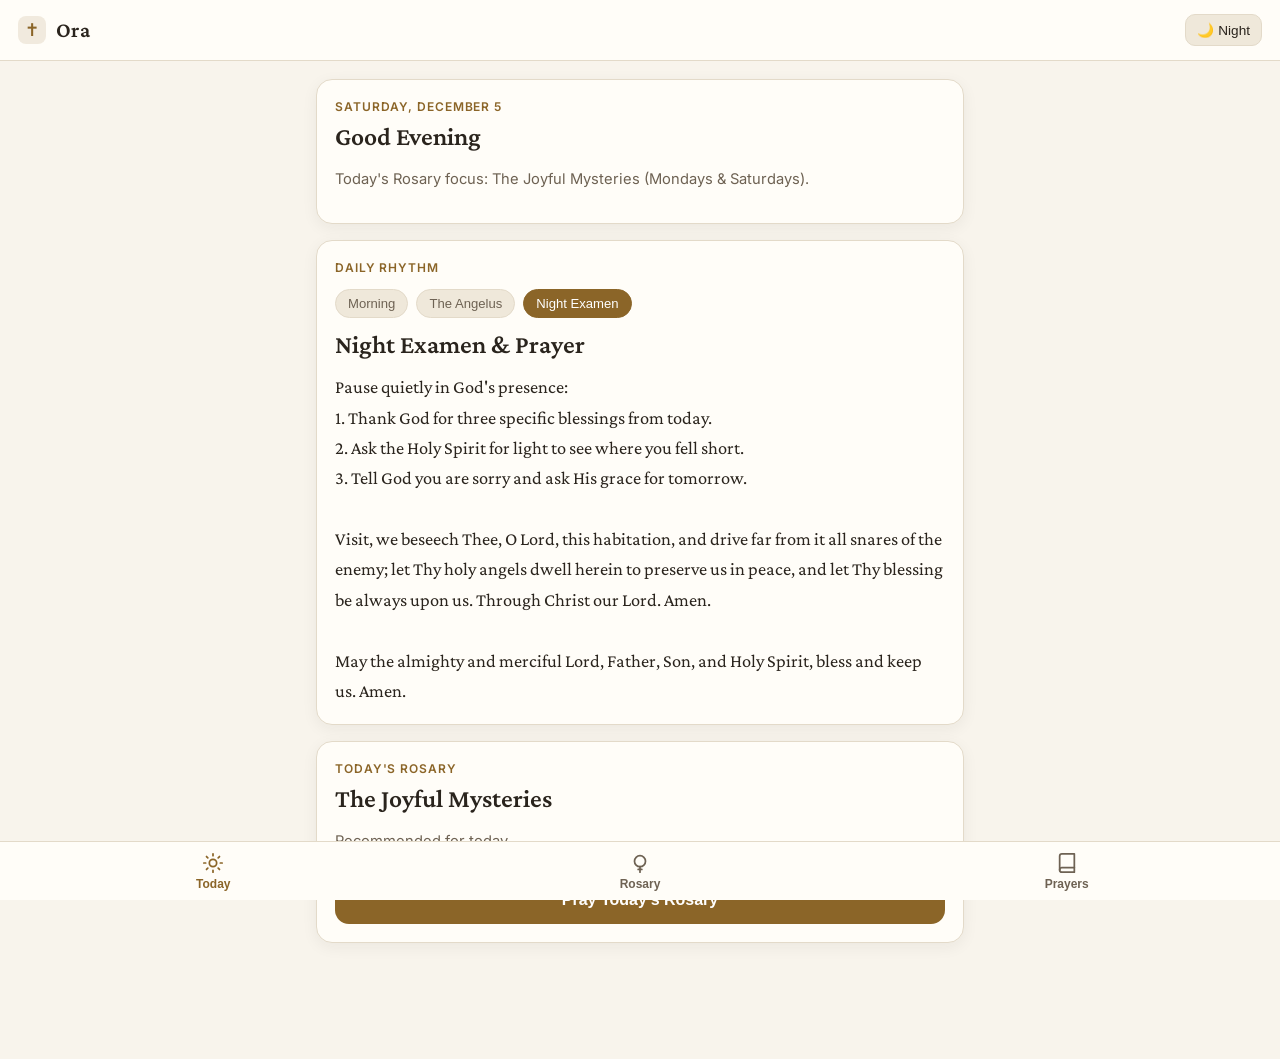
==== Index.html @ fb2f2ae2 "Update print statement from 'Hello' to 'Goodbye'" ====
<!DOCTYPE html>
<html lang="en">
<head>
  <meta charset="UTF-8" />
  <meta name="viewport" content="width=device-width, initial-scale=1.0, viewport-fit=cover" />
  <meta name="theme-color" content="#7c5c2b" />
  <meta name="description" content="Ora — Daily Catholic Prayer, Interactive Rosary & Private Intentions" />
  <title>Ora • Catholic Prayer</title>

  <link rel="manifest" href="./manifest.json" />
  <link rel="icon" type="image/png" sizes="192x192" href="./icon-192.png" />
  <link rel="apple-touch-icon" href="./icon-192.png" />

  <link rel="preconnect" href="https://fonts.googleapis.com" />
  <link rel="preconnect" href="https://fonts.gstatic.com" crossorigin />
  <link href="https://fonts.googleapis.com/css2?family=Crimson+Pro:ital,wght@0,400;0,600;1,400&family=Inter:wght@400;500;600&display=swap" rel="stylesheet" />

  <style>
    :root {
      --bg: #f8f4ec;
      --surface: #fffdf8;
      --surface-alt: #efe8da;
      --text: #2a241d;
      --text-muted: #6e6253;
      --accent: #8b6528;
      --accent-soft: rgba(139, 101, 40, 0.12);
      --border: #e3dac9;
      --shadow: 0 4px 16px rgba(42, 36, 29, 0.06);
      --prayer-size: 1.15rem;
    }

    body.dark {
      --bg: #151310;
      --surface: #1f1c18;
      --surface-alt: #2b2620;
      --text: #efe9de;
      --text-muted: #a99d8c;
      --accent: #d4aa5a;
      --accent-soft: rgba(212, 170, 90, 0.15);
      --border: #352f27;
      --shadow: 0 4px 20px rgba(0, 0, 0, 0.35);
    }

    * {
      box-sizing: border-box;
      -webkit-tap-highlight-color: transparent;
    }

    body {
      margin: 0;
      font-family: 'Inter', system-ui, -apple-system, sans-serif;
      background: var(--bg);
      color: var(--text);
      line-height: 1.5;
      transition: background 0.25s ease, color 0.25s ease;
    }

    .serif {
      font-family: 'Crimson Pro', Georgia, serif;
    }

    /* Header */
    header {
      position: sticky;
      top: 0;
      z-index: 20;
      background: var(--surface);
      border-bottom: 1px solid var(--border);
      padding: 14px 18px;
      display: flex;
      align-items: center;
      justify-content: space-between;
    }

    .brand {
      display: flex;
      align-items: center;
      gap: 10px;
    }

    .brand-cross {
      width: 28px;
      height: 28px;
      border-radius: 8px;
      background: var(--accent-soft);
      color: var(--accent);
      display: grid;
      place-items: center;
      font-size: 1.1rem;
      font-weight: 600;
    }

    .brand h1 {
      margin: 0;
      font-size: 1.35rem;
      font-family: 'Crimson Pro', Georgia, serif;
      font-weight: 600;
      letter-spacing: 0.3px;
    }

    .header-actions {
      display: flex;
      align-items: center;
      gap: 8px;
    }

    .icon-btn {
      background: var(--surface-alt);
      color: var(--text);
      border: 1px solid var(--border);
      border-radius: 10px;
      padding: 7px 11px;
      font-size: 0.85rem;
      font-weight: 500;
      cursor: pointer;
      display: inline-flex;
      align-items: center;
      gap: 5px;
    }

    #installBtn {
      display: none;
      background: var(--accent);
      color: #fff;
      border-color: var(--accent);
    }

    /* Main Layout */
    main {
      max-width: 680px;
      margin: 0 auto;
      padding: 18px 16px 100px;
    }

    .tab-panel {
      display: none;
      animation: fadeIn 0.2s ease;
    }

    .tab-panel.active {
      display: block;
    }

    @keyframes fadeIn {
      from { opacity: 0; transform: translateY(4px); }
      to { opacity: 1; transform: translateY(0); }
    }

    /* Cards & Typography */
    .card {
      background: var(--surface);
      border: 1px solid var(--border);
      border-radius: 16px;
      padding: 18px;
      margin-bottom: 16px;
      box-shadow: var(--shadow);
    }

    .eyebrow {
      font-size: 0.75rem;
      text-transform: uppercase;
      letter-spacing: 0.9px;
      color: var(--accent);
      font-weight: 600;
      margin-bottom: 6px;
    }

    h2.section-title {
      margin: 0 0 8px;
      font-family: 'Crimson Pro', Georgia, serif;
      font-size: 1.6rem;
      font-weight: 600;
      line-height: 1.2;
    }

    .muted {
      color: var(--text-muted);
      font-size: 0.92rem;
    }

    .prayer-body {
      font-family: 'Crimson Pro', Georgia, serif;
      font-size: var(--prayer-size);
      line-height: 1.65;
      white-space: pre-line;
      margin: 12px 0 0;
    }

    /* Pills & Buttons */
    .pill-row {
      display: flex;
      gap: 8px;
      flex-wrap: wrap;
      margin: 12px 0;
    }

    .pill {
      border: 1px solid var(--border);
      background: var(--surface-alt);
      color: var(--text-muted);
      padding: 6px 12px;
      border-radius: 999px;
      font-size: 0.82rem;
      font-weight: 500;
      cursor: pointer;
    }

    .pill.active {
      background: var(--accent);
      color: #fff;
      border-color: var(--accent);
    }

    .btn-primary {
      width: 100%;
      padding: 15px 18px;
      border: none;
      border-radius: 14px;
      background: var(--accent);
      color: #fff;
      font-size: 1rem;
      font-weight: 600;
      cursor: pointer;
      user-select: none;
      transition: transform 0.08s ease, opacity 0.15s ease;
    }

    .btn-primary:active {
      transform: scale(0.98);
    }

    .btn-secondary {
      padding: 10px 14px;
      border: 1px solid var(--border);
      border-radius: 12px;
      background: var(--surface-alt);
      color: var(--text);
      font-size: 0.9rem;
      font-weight: 500;
      cursor: pointer;
      user-select: none;
    }

    /* Rosary Specific */
    .rosary-controls {
      display: flex;
      justify-content: space-between;
      align-items: center;
      gap: 10px;
      margin-bottom: 12px;
    }

    select.mystery-select {
      flex: 1;
      padding: 10px 12px;
      border-radius: 12px;
      border: 1px solid var(--border);
      background: var(--surface);
      color: var(--text);
      font-size: 0.92rem;
      font-weight: 500;
    }

    .beads-row {
      display: flex;
      justify-content: center;
      align-items: center;
      gap: 7px;
      margin: 14px 0 6px;
      min-height: 22px;
    }

    .bead {
      width: 13px;
      height: 13px;
      border-radius: 50%;
      border: 2px solid var(--accent);
      background: transparent;
      transition: all 0.18s ease;
    }

    .bead.large {
      width: 17px;
      height: 17px;
      margin-right: 4px;
    }

    .bead.done {
      background: var(--accent);
    }

    .bead.current {
      background: var(--accent);
      transform: scale(1.25);
      box-shadow: 0 0 0 4px var(--accent-soft);
    }

    .rosary-tap-card {
      cursor: pointer;
      user-select: none;
    }

    .rosary-footer-actions {
      display: flex;
      gap: 10px;
      margin-top: 12px;
    }

    .progress-bar-wrap {
      height: 6px;
      background: var(--surface-alt);
      border-radius: 999px;
      overflow: hidden;
      margin-top: 10px;
    }

    .progress-bar-fill {
      height: 100%;
      background: var(--accent);
      width: 0%;
      transition: width 0.2s ease;
    }

    /* Library & Intentions */
    .segmented {
      display: grid;
      grid-template-columns: 1fr 1fr;
      background: var(--surface-alt);
      padding: 4px;
      border-radius: 12px;
      border: 1px solid var(--border);
      margin-bottom: 16px;
    }

    .segmented button {
      border: none;
      background: transparent;
      color: var(--text-muted);
      padding: 9px;
      border-radius: 9px;
      font-weight: 600;
      font-size: 0.9rem;
      cursor: pointer;
    }

    .segmented button.active {
      background: var(--surface);
      color: var(--text);
      box-shadow: 0 1px 4px rgba(0, 0, 0, 0.08);
    }

    .toolbar {
      display: flex;
      gap: 8px;
      margin-bottom: 14px;
      align-items: center;
    }

    input[type="text"], input[type="search"] {
      flex: 1;
      padding: 11px 13px;
      border-radius: 12px;
      border: 1px solid var(--border);
      background: var(--surface);
      color: var(--text);
      font-size: 0.95rem;
    }

    .prayer-item {
      border-bottom: 1px solid var(--border);
      padding: 14px 0;
    }

    .prayer-item:last-child {
      border-bottom: none;
    }

    .prayer-item-header {
      display: flex;
      justify-content: space-between;
      align-items: center;
      cursor: pointer;
      gap: 12px;
    }

    .prayer-item-title {
      font-family: 'Crimson Pro', Georgia, serif;
      font-size: 1.25rem;
      font-weight: 600;
      margin: 0;
    }

    .prayer-item-cat {
      font-size: 0.78rem;
      color: var(--accent);
      font-weight: 500;
    }

    .prayer-item-content {
      display: none;
      margin-top: 10px;
    }

    .prayer-item.open .prayer-item-content {
      display: block;
    }

    /* Intentions */
    .intention-row {
      display: flex;
      align-items: flex-start;
      gap: 12px;
      padding: 12px 0;
      border-bottom: 1px solid var(--border);
    }

    .intention-row:last-child {
      border-bottom: none;
    }

    .intention-row input[type="checkbox"] {
      width: 20px;
      height: 20px;
      margin-top: 2px;
      accent-color: var(--accent);
      cursor: pointer;
    }

    .intention-text {
      flex: 1;
      font-size: 0.98rem;
    }

    .intention-text.answered {
      text-decoration: line-through;
      color: var(--text-muted);
    }

    .intention-date {
      display: block;
      font-size: 0.75rem;
      color: var(--text-muted);
      margin-top: 2px;
    }

    .delete-btn {
      background: transparent;
      border: none;
      color: var(--text-muted);
      font-size: 1.1rem;
      cursor: pointer;
      padding: 2px 6px;
    }

    /* Bottom Navigation */
    nav.bottom-nav {
      position: fixed;
      bottom: 0;
      left: 0;
      right: 0;
      z-index: 30;
      background: var(--surface);
      border-top: 1px solid var(--border);
      display: grid;
      grid-template-columns: repeat(3, 1fr);
      padding-bottom: env(safe-area-inset-bottom);
    }

    .nav-btn {
      border: none;
      background: transparent;
      color: var(--text-muted);
      padding: 10px 6px 9px;
      display: flex;
      flex-direction: column;
      align-items: center;
      gap: 3px;
      font-size: 0.75rem;
      font-weight: 600;
      cursor: pointer;
    }

    .nav-btn.active {
      color: var(--accent);
    }

    .nav-btn svg {
      width: 22px;
      height: 22px;
      stroke: currentColor;
      fill: none;
      stroke-width: 1.9;
      stroke-linecap: round;
      stroke-linejoin: round;
    }
  </style>
</head>
<body>
  <header>
    <div class="brand">
      <div class="brand-cross">✝</div>
      <h1>Ora</h1>
    </div>
    <div class="header-actions">
      <button id="installBtn" class="icon-btn" type="button">Install</button>
      <button id="darkToggle" class="icon-btn" type="button" aria-label="Toggle dark mode">🌙 Night</button>
    </div>
  </header>

  <main>
    <!-- TAB 1: TODAY -->
    <section id="tab-today" class="tab-panel active">
      <div class="card">
        <div class="eyebrow" id="todayDateLabel">Today</div>
        <h2 class="section-title" id="todayGreeting">Peace be with you</h2>
        <p class="muted" id="todayLiturgicalNote"></p>
      </div>

      <div class="card">
        <div class="eyebrow">Daily Rhythm</div>
        <div class="pill-row" id="dailyTimePills">
          <button class="pill" data-slot="morning" type="button">Morning</button>
          <button class="pill" data-slot="angelus" type="button">The Angelus</button>
          <button class="pill" data-slot="night" type="button">Night Examen</button>
        </div>
        <h2 class="section-title" id="dailyPrayerTitle">Morning Offering</h2>
        <div class="prayer-body" id="dailyPrayerBody"></div>
      </div>

      <div class="card">
        <div class="eyebrow">Today's Rosary</div>
        <h2 class="section-title" id="todayMysteryTitle">The Sorrowful Mysteries</h2>
        <p class="muted" id="todayMysterySub">Recommended for today</p>
        <button class="btn-primary" id="goToRosaryBtn" type="button" style="margin-top:10px;">
          Pray Today's Rosary
        </button>
      </div>
    </section>

    <!-- TAB 2: ROSARY -->
    <section id="tab-rosary" class="tab-panel">
      <div class="rosary-controls">
        <select id="mysterySelect" class="mystery-select" aria-label="Select Rosary Mysteries">
          <option value="joyful">Joyful Mysteries (Mon, Sat)</option>
          <option value="luminous">Luminous Mysteries (Thu)</option>
          <option value="sorrowful">Sorrowful Mysteries (Tue, Fri)</option>
          <option value="glorious">Glorious Mysteries (Wed, Sun)</option>
        </select>
        <button id="resetRosaryBtn" class="btn-secondary" type="button">Reset</button>
      </div>

      <div class="card rosary-tap-card" id="rosaryCard">
        <div class="eyebrow" id="rosaryBeadLabel">Step 1</div>
        <h2 class="section-title" id="rosaryStepTitle">Sign of the Cross</h2>
        <p class="muted" id="rosaryMysteryBanner" style="display:none; font-style:italic; margin: 4px 0 8px;"></p>

        <div class="beads-row" id="rosaryBeadsRow"></div>

        <div class="prayer-body" id="rosaryStepText"></div>

        <div class="progress-bar-wrap">
          <div class="progress-bar-fill" id="rosaryProgressFill"></div>
        </div>
        <p class="muted" id="rosaryCounterText" style="margin:8px 0 0; font-size:0.8rem; text-align:right;"></p>
      </div>

      <button class="btn-primary" id="nextBeadBtn" type="button">Next Bead →</button>
      <div class="rosary-footer-actions">
        <button class="btn-secondary" id="prevBeadBtn" type="button" style="flex:1;">← Previous</button>
        <button class="btn-secondary" id="hapticToggleBtn" type="button" style="flex:1;">Vibration: On</button>
      </div>
    </section>

    <!-- TAB 3: PRAYERS & INTENTIONS -->
    <section id="tab-prayers" class="tab-panel">
      <div class="segmented">
        <button id="segLibraryBtn" class="active" type="button">Prayer Library</button>
        <button id="segIntentionsBtn" type="button">My Intentions</button>
      </div>

      <!-- Library View -->
      <div id="libraryView">
        <div class="toolbar">
          <input type="search" id="prayerSearch" placeholder="Search prayers..." aria-label="Search prayers" />
          <button class="icon-btn" id="fontDecBtn" type="button" aria-label="Decrease text size">A-</button>
          <button class="icon-btn" id="fontIncBtn" type="button" aria-label="Increase text size">A+</button>
        </div>
        <div class="card" id="prayerListContainer"></div>
      </div>

      <!-- Intentions View -->
      <div id="intentionsView" style="display:none;">
        <div class="card">
          <div class="eyebrow">Private Prayer List</div>
          <p class="muted" style="margin-top:0;">Saved privately on this device. Tap the box when a prayer is answered.</p>
          <form id="intentionForm" class="toolbar" style="margin-bottom:0;">
            <input type="text" id="intentionInput" placeholder="Add a person or intention..." required />
            <button class="btn-secondary" type="submit" style="background:var(--accent); color:#fff; border-color:var(--accent);">Add</button>
          </form>
        </div>
        <div class="card" id="intentionsListContainer"></div>
      </div>
    </section>
  </main>

  <nav class="bottom-nav">
    <button class="nav-btn active" data-tab="today" type="button">
      <svg viewBox="0 0 24 24"><circle cx="12" cy="12" r="4"/><path d="M12 2v2m0 16v2M4.93 4.93l1.41 1.41m11.32 11.32l1.41 1.41M2 12h2m16 0h2M6.34 17.66l-1.41 1.41M19.07 4.93l-1.41 1.41"/></svg>
      <span>Today</span>
    </button>
    <button class="nav-btn" data-tab="rosary" type="button">
      <svg viewBox="0 0 24 24"><circle cx="12" cy="10" r="6"/><path d="M12 16v6m-2-3h4"/></svg>
      <span>Rosary</span>
    </button>
    <button class="nav-btn" data-tab="prayers" type="button">
      <svg viewBox="0 0 24 24"><path d="M4 19.5A2.5 2.5 0 0 1 6.5 17H20"/><path d="M6.5 2H20v20H6.5A2.5 2.5 0 0 1 4 19.5v-15A2.5 2.5 0 0 1 6.5 2z"/></svg>
      <span>Prayers</span>
    </button>
  </nav>

  <script>
    // ---------- PRAYER TEXTS ----------
    const CORE = {
      signOfCross: "In the name of the Father, and of the Son, and of the Holy Spirit. Amen.",
      creed: "I believe in God, the Father almighty, Creator of heaven and earth, and in Jesus Christ, his only Son, our Lord, who was conceived by the Holy Spirit, born of the Virgin Mary, suffered under Pontius Pilate, was crucified, died and was buried; he descended into hell; on the third day he rose again from the dead; he ascended into heaven, and is seated at the right hand of God the Father almighty; from there he will come to judge the living and the dead.\n\nI believe in the Holy Spirit, the holy catholic Church, the communion of saints, the forgiveness of sins, the resurrection of the body, and life everlasting. Amen.",
      ourFather: "Our Father, who art in heaven, hallowed be thy name; thy kingdom come; thy will be done on earth as it is in heaven. Give us this day our daily bread; and forgive us our trespasses as we forgive those who trespass against us; and lead us not into temptation, but deliver us from evil. Amen.",
      hailMary: "Hail Mary, full of grace, the Lord is with thee. Blessed art thou among women, and blessed is the fruit of thy womb, Jesus.\n\nHoly Mary, Mother of God, pray for us sinners, now and at the hour of our death. Amen.",
      gloryBe: "Glory be to the Father, and to the Son, and to the Holy Spirit, as it was in the beginning, is now, and ever shall be, world without end. Amen.",
      fatima: "O my Jesus, forgive us our sins, save us from the fires of hell, lead all souls to Heaven, especially those in most need of Thy mercy. Amen.",
      hailHolyQueen: "Hail, holy Queen, Mother of mercy, our life, our sweetness, and our hope. To thee do we cry, poor banished children of Eve. To thee do we send up our sighs, mourning and weeping in this valley of tears. Turn then, most gracious advocate, thine eyes of mercy toward us; and after this our exile, show unto us the blessed fruit of thy womb, Jesus. O clement, O loving, O sweet Virgin Mary.\n\nV. Pray for us, O holy Mother of God.\nR. That we may be made worthy of the promises of Christ.",
      rosaryClosing: "Let us pray. O God, whose only begotten Son, by His life, death, and resurrection, has purchased for us the rewards of eternal life, grant, we beseech Thee, that meditating upon these mysteries of the Most Holy Rosary of the Blessed Virgin Mary, we may imitate what they contain and obtain what they promise, through the same Christ our Lord. Amen.\n\nIn the name of the Father, and of the Son, and of the Holy Spirit. Amen."
    };

    const DAILY_SLOTS = {
      morning: {
        title: "Morning Offering",
        text: "O Jesus, through the Immaculate Heart of Mary, I offer You my prayers, works, joys, and sufferings of this day for all the intentions of Your Sacred Heart, in union with the Holy Sacrifice of the Mass throughout the world, in reparation for my sins, for the intentions of all our associates, and in particular for the intentions of our Holy Father. Amen."
      },
      angelus: {
        title: "The Angelus",
        text: "V. The Angel of the Lord declared unto Mary.\nR. And she conceived of the Holy Spirit.\n(Hail Mary...)\n\nV. Behold the handmaid of the Lord.\nR. Be it done unto me according to thy word.\n(Hail Mary...)\n\nV. And the Word was made flesh.\nR. And dwelt among us.\n(Hail Mary...)\n\nV. Pray for us, O holy Mother of God.\nR. That we may be made worthy of the promises of Christ.\n\nLet us pray. Pour forth, we beseech Thee, O Lord, Thy grace into our hearts; that we, to whom the incarnation of Christ, Thy Son, was made known by the message of an angel, may by His passion and cross be brought to the glory of His resurrection, through the same Christ our Lord. Amen."
      },
      night: {
        title: "Night Examen & Prayer",
        text: "Pause quietly in God's presence:\n1. Thank God for three specific blessings from today.\n2. Ask the Holy Spirit for light to see where you fell short.\n3. Tell God you are sorry and ask His grace for tomorrow.\n\nVisit, we beseech Thee, O Lord, this habitation, and drive far from it all snares of the enemy; let Thy holy angels dwell herein to preserve us in peace, and let Thy blessing be always upon us. Through Christ our Lord. Amen.\n\nMay the almighty and merciful Lord, Father, Son, and Holy Spirit, bless and keep us. Amen."
      }
    };

    const MYSTERIES = {
      joyful: {
        name: "The Joyful Mysteries",
        days: "Mondays & Saturdays",
        decades: [
          { title: "1. The Annunciation", fruit: "Fruit: Humility — Mary says 'yes' to God's plan." },
          { title: "2. The Visitation", fruit: "Fruit: Love of Neighbour — Mary hastens to serve Elizabeth." },
          { title: "3. The Nativity", fruit: "Fruit: Poverty of Spirit — Jesus is born in Bethlehem." },
          { title: "4. The Presentation", fruit: "Fruit: Obedience — Mary and Joseph offer Jesus in the Temple." },
          { title: "5. Finding Jesus in the Temple", fruit: "Fruit: Joy in Finding Jesus — Seeking Christ above all." }
        ]
      },
      luminous: {
        name: "The Luminous Mysteries",
        days: "Thursdays",
        decades: [
          { title: "1. The Baptism of Jesus", fruit: "Fruit: Openness to the Holy Spirit — 'This is my beloved Son.'" },
          { title: "2. The Wedding at Cana", fruit: "Fruit: To Jesus through Mary — 'Do whatever He tells you.'" },
          { title: "3. Proclamation of the Kingdom", fruit: "Fruit: Repentance and Trust — The Gospel of mercy." },
          { title: "4. The Transfiguration", fruit: "Fruit: Desire for Holiness — Christ shines in glory." },
          { title: "5. Institution of the Eucharist", fruit: "Fruit: Adoration — 'This is My Body, given for you.'" }
        ]
      },
      sorrowful: {
        name: "The Sorrowful Mysteries",
        days: "Tuesdays & Fridays",
        decades: [
          { title: "1. The Agony in the Garden", fruit: "Fruit: Sorrow for Sin — 'Not my will, but Thine be done.'" },
          { title: "2. The Scourging at the Pillar", fruit: "Fruit: Purity — Christ suffers patiently for our healing." },
          { title: "3. The Crowning with Thorns", fruit: "Fruit: Moral Courage — Jesus, the humble King." },
          { title: "4. The Carrying of the Cross", fruit: "Fruit: Patience in Trials — Taking up our daily cross." },
          { title: "5. The Crucifixion", fruit: "Fruit: Perseverance & Forgiveness — 'Father, forgive them.'" }
        ]
      },
      glorious: {
        name: "The Glorious Mysteries",
        days: "Wednesdays & Sundays",
        decades: [
          { title: "1. The Resurrection", fruit: "Fruit: Faith — Christ is risen from the dead!" },
          { title: "2. The Ascension", fruit: "Fruit: Hope — Setting our hearts on heaven." },
          { title: "3. The Descent of the Holy Spirit", fruit: "Fruit: Love of God — Strength and fire at Pentecost." },
          { title: "4. The Assumption of Mary", fruit: "Fruit: Grace of a Happy Death — Mary taken up to glory." },
          { title: "5. The Coronation of Mary", fruit: "Fruit: Trust in Mary's Intercession — Queen of Heaven and Earth." }
        ]
      }
    };

    const PRAYERS_LIBRARY = [
      { title: "Our Father", category: "Essential", text: CORE.ourFather },
      { title: "Hail Mary", category: "Essential", text: CORE.hailMary },
      { title: "Glory Be", category: "Essential", text: CORE.gloryBe },
      { title: "Act of Contrition", category: "Confession & Mercy", text: "O my God, I am heartily sorry for having offended Thee, and I detest all my sins because of Thy just punishments, but most of all because they offend Thee, my God, who art all good and deserving of all my love. I firmly resolve with the help of Thy grace to sin no more and to avoid the near occasion of sin. Amen." },
      { title: "Morning Offering", category: "Daily", text: DAILY_SLOTS.morning.text },
      { title: "The Angelus", category: "Daily", text: DAILY_SLOTS.angelus.text },
      { title: "Memorare", category: "Marian", text: "Remember, O most gracious Virgin Mary, that never was it known that anyone who fled to thy protection, implored thy help, or sought thine intercession was left unaided. Inspired by this confidence, I fly unto thee, O Virgin of virgins, my mother; to thee do I come, before thee I stand, sinful and sorrowful. O Mother of the Word Incarnate, despise not my petitions, but in thy mercy hear and answer me. Amen." },
      { title: "Hail, Holy Queen", category: "Marian", text: CORE.hailHolyQueen },
      { title: "Prayer to St. Michael", category: "Protection", text: "St. Michael the Archangel, defend us in battle. Be our defence against the wickedness and snares of the Devil. May God rebuke him, we humbly pray, and do thou, O Prince of the heavenly hosts, by the power of God, thrust into hell Satan, and all the evil spirits, who prowl about the world seeking the ruin of souls. Amen." },
      { title: "Come, Holy Spirit", category: "Essential", text: "Come, Holy Spirit, fill the hearts of your faithful and kindle in them the fire of your love. Send forth your Spirit and they shall be created. And You shall renew the face of the earth.\n\nO, God, who by the light of the Holy Spirit, did instruct the hearts of the faithful, grant that by the same Holy Spirit we may be truly wise and ever enjoy His consolations. Through Christ Our Lord. Amen." },
      { title: "Anima Christi", category: "After Communion", text: "Soul of Christ, sanctify me.\nBody of Christ, save me.\nBlood of Christ, inebriate me.\nWater from the side of Christ, wash me.\nPassion of Christ, strengthen me.\nO good Jesus, hear me.\nWithin Your wounds hide me.\nSeparated from You, let me never be.\nFrom the evil one protect me.\nAt the hour of my death, call me.\nAnd close to You bid me,\nThat with Your saints I may be praising You forever and ever. Amen." },
      { title: "Grace Before Meals", category: "Daily", text: "Bless us, O Lord, and these Thy gifts, which we are about to receive from Thy bounty, through Christ our Lord. Amen." },
      { title: "Guardian Angel Prayer", category: "Daily", text: "Angel of God, my guardian dear, to whom God's love commits me here, ever this day be at my side, to light and guard, to rule and guide. Amen." }
    ];

    // ---------- STATE ----------
    function getTodaysMysteryKey() {
      const day = new Date().getDay(); // 0=Sun..6=Sat
      if (day === 1 || day === 6) return "joyful";
      if (day === 4) return "luminous";
      if (day === 2 || day === 5) return "sorrowful";
      return "glorious";
    }

    const state = {
      dark: localStorage.getItem("ora_dark") === "true",
      fontSize: parseFloat(localStorage.getItem("ora_font")) || 1.15,
      haptic: localStorage.getItem("ora_haptic") !== "false",
      mysteryKey: localStorage.getItem("ora_mystery") || getTodaysMysteryKey(),
      rosaryStep: parseInt(localStorage.getItem("ora_rosary_step") || "0", 10),
      intentions: JSON.parse(localStorage.getItem("ora_intentions") || "[]")
    };

    // ---------- THEME & FONT ----------
    function applyTheme() {
      document.body.classList.toggle("dark", state.dark);
      document.getElementById("darkToggle").textContent = state.dark ? "☀️ Light" : "🌙 Night";
      localStorage.setItem("ora_dark", state.dark);
    }

    function applyFontSize() {
      document.documentElement.style.setProperty("--prayer-size", state.fontSize + "rem");
      localStorage.setItem("ora_font", state.fontSize);
    }

    document.getElementById("darkToggle").addEventListener("click", () => {
      state.dark = !state.dark;
      applyTheme();
    });

    document.getElementById("fontIncBtn").addEventListener("click", () => {
      state.fontSize = Math.min(1.65, +(state.fontSize + 0.1).toFixed(2));
      applyFontSize();
    });

    document.getElementById("fontDecBtn").addEventListener("click", () => {
      state.fontSize = Math.max(0.95, +(state.fontSize - 0.1).toFixed(2));
      applyFontSize();
    });

    // ---------- NAVIGATION ----------
    function switchTab(tabName) {
      document.querySelectorAll(".tab-panel").forEach(p => p.classList.remove("active"));
      document.getElementById("tab-" + tabName).classList.add("active");
      document.querySelectorAll(".nav-btn").forEach(b => {
        b.classList.toggle("active", b.dataset.tab === tabName);
      });
      window.scrollTo({ top: 0, behavior: "smooth" });
    }

    document.querySelectorAll(".nav-btn").forEach(btn => {
      btn.addEventListener("click", () => switchTab(btn.dataset.tab));
    });

    // ---------- TODAY TAB ----------
    function initTodayTab() {
      const now = new Date();
      const dateStr = now.toLocaleDateString(undefined, { weekday: "long", day: "numeric", month: "long" });
      document.getElementById("todayDateLabel").textContent = dateStr;

      const hour = now.getHours();
      let greeting = "Good Evening";
      let defaultSlot = "night";
      if (hour < 12) {
        greeting = "Good Morning";
        defaultSlot = "morning";
      } else if (hour < 17) {
        greeting = "Good Afternoon";
        defaultSlot = "angelus";
      }
      document.getElementById("todayGreeting").textContent = greeting;

      const todayKey = getTodaysMysteryKey();
      const m = MYSTERIES[todayKey];
      document.getElementById("todayLiturgicalNote").textContent =
        "Today's Rosary focus: " + m.name + " (" + m.days + ").";
      document.getElementById("todayMysteryTitle").textContent = m.name;

      selectDailySlot(defaultSlot);

      document.querySelectorAll("#dailyTimePills .pill").forEach(pill => {
        pill.addEventListener("click", () => selectDailySlot(pill.dataset.slot));
      });

      document.getElementById("goToRosaryBtn").addEventListener("click", () => {
        state.mysteryKey = todayKey;
        document.getElementById("mysterySelect").value = todayKey;
        localStorage.setItem("ora_mystery", todayKey);
        renderRosary();
        switchTab("rosary");
      });
    }

    function selectDailySlot(slotKey) {
      const slot = DAILY_SLOTS[slotKey];
      document.getElementById("dailyPrayerTitle").textContent = slot.title;
      document.getElementById("dailyPrayerBody").textContent = slot.text;
      document.querySelectorAll("#dailyTimePills .pill").forEach(p => {
        p.classList.toggle("active", p.dataset.slot === slotKey);
      });
    }

    // ---------- ROSARY ENGINE ----------
    function buildRosarySteps(mysteryKey) {
      const m = MYSTERIES[mysteryKey];
      const steps = [
        { label: "Intro • Crucifix", title: "Sign of the Cross", text: CORE.signOfCross },
        { label: "Intro • Crucifix", title: "The Apostles' Creed", text: CORE.creed },
        { label: "Intro • First Large Bead", title: "Our Father", banner: "For the intentions of our Holy Father, the Pope.", text: CORE.ourFather },
        { label: "Intro • Small Bead 1 of 3", title: "Hail Mary", banner: "For an increase in Faith.", text: CORE.hailMary },
        { label: "Intro • Small Bead 2 of 3", title: "Hail Mary", banner: "For an increase in Hope.", text: CORE.hailMary },
        { label: "Intro • Small Bead 3 of 3", title: "Hail Mary", banner: "For an increase in Charity.", text: CORE.hailMary },
        { label: "Intro • Closing", title: "Glory Be", text: CORE.gloryBe }
      ];

      m.decades.forEach((dec, idx) => {
        const dNum = idx + 1;
        steps.push({
          label: `Decade ${dNum} of 5 • Large Bead`,
          title: dec.title,
          banner: dec.fruit,
          text: CORE.ourFather,
          decade: dNum,
          decadeBead: 0
        });
        for (let b = 1; b <= 10; b++) {
          steps.push({
            label: `Decade ${dNum} of 5 • Bead ${b} of 10`,
            title: "Hail Mary",
            banner: `${dec.title} — ${dec.fruit}`,
            text: CORE.hailMary,
            decade: dNum,
            decadeBead: b
          });
        }
        steps.push({
          label: `End of Decade ${dNum}`,
          title: "Glory Be & Fatima Prayer",
          banner: dec.title,
          text: CORE.gloryBe + "\n\n" + CORE.fatima,
          decade: dNum,
          decadeBead: 11
        });
      });

      steps.push(
        { label: "Closing • Centerpiece", title: "Hail, Holy Queen", text: CORE.hailHolyQueen },
        { label: "Closing Prayer", title: "Concluding Prayer", text: CORE.rosaryClosing }
      );
      return steps;
    }

    function renderRosary() {
      const steps = buildRosarySteps(state.mysteryKey);
      if (state.rosaryStep >= steps.length) state.rosaryStep = steps.length - 1;
      if (state.rosaryStep < 0) state.rosaryStep = 0;

      const s = steps[state.rosaryStep];
      document.getElementById("rosaryBeadLabel").textContent = s.label;
      document.getElementById("rosaryStepTitle").textContent = s.title;
      document.getElementById("rosaryStepText").textContent = s.text;

      const bannerEl = document.getElementById("rosaryMysteryBanner");
      if (s.banner) {
        bannerEl.textContent = s.banner;
        bannerEl.style.display = "block";
      } else {
        bannerEl.style.display = "none";
      }

      // Render 10-bead decade tracker
      const beadsRow = document.getElementById("rosaryBeadsRow");
      beadsRow.innerHTML = "";
      if (s.decade) {
        const ourFatherBead = document.createElement("span");
        ourFatherBead.className = "bead large " + (s.decadeBead === 0 ? "current" : "done");
        beadsRow.appendChild(ourFatherBead);

        for (let i = 1; i <= 10; i++) {
          const bead = document.createElement("span");
          let cls = "bead";
          if (s.decadeBead === i) cls += " current";
          else if (s.decadeBead > i) cls += " done";
          bead.className = cls;
          beadsRow.appendChild(bead);
        }
      }

      const pct = Math.round(((state.rosaryStep + 1) / steps.length) * 100);
      document.getElementById("rosaryProgressFill").style.width = pct + "%";
      document.getElementById("rosaryCounterText").textContent =
        `Step ${state.rosaryStep + 1} of ${steps.length} (${pct}%)`;

      const nextBtn = document.getElementById("nextBeadBtn");
      nextBtn.textContent = state.rosaryStep === steps.length - 1 ? "Amen • Start New Rosary" : "Next Bead →";

      localStorage.setItem("ora_rosary_step", state.rosaryStep);
    }

    function advanceRosary(delta) {
      const steps = buildRosarySteps(state.mysteryKey);
      if (delta > 0 && state.rosaryStep === steps.length - 1) {
        state.rosaryStep = 0;
      } else {
        state.rosaryStep = Math.max(0, Math.min(steps.length - 1, state.rosaryStep + delta));
      }
      if (state.haptic && navigator.vibrate) {
        navigator.vibrate(14);
      }
      renderRosary();
    }

    document.getElementById("nextBeadBtn").addEventListener("click", () => advanceRosary(1));
    document.getElementById("rosaryCard").addEventListener("click", () => advanceRosary(1));
    document.getElementById("prevBeadBtn").addEventListener("click", () => advanceRosary(-1));
    document.getElementById("resetRosaryBtn").addEventListener("click", () => {
      state.rosaryStep = 0;
      renderRosary();
    });

    const mysterySelect = document.getElementById("mysterySelect");
    mysterySelect.value = state.mysteryKey;
    mysterySelect.addEventListener("change", (e) => {
      state.mysteryKey = e.target.value;
      state.rosaryStep = 0;
      localStorage.setItem("ora_mystery", state.mysteryKey);
      renderRosary();
    });

    const hapticBtn = document.getElementById("hapticToggleBtn");
    function updateHapticLabel() {
      hapticBtn.textContent = "Vibration: " + (state.haptic ? "On" : "Off");
    }
    updateHapticLabel();
    hapticBtn.addEventListener("click", () => {
      state.haptic = !state.haptic;
      localStorage.setItem("ora_haptic", state.haptic);
      updateHapticLabel();
    });

    // ---------- LIBRARY & INTENTIONS ----------
    function renderLibrary(query = "") {
      const container = document.getElementById("prayerListContainer");
      const q = query.trim().toLowerCase();
      const filtered = PRAYERS_LIBRARY.filter(p =>
        p.title.toLowerCase().includes(q) ||
        p.category.toLowerCase().includes(q) ||
        p.text.toLowerCase().includes(q)
      );

      if (!filtered.length) {
        container.innerHTML = `<p class="muted" style="margin:6px 0;">No prayers matched "${q}".</p>`;
        return;
      }

      container.innerHTML = filtered.map((p, idx) => `
        <div class="prayer-item ${q ? "open" : ""}" data-idx="${idx}">
          <div class="prayer-item-header">
            <div>
              <span class="prayer-item-cat">${p.category}</span>
              <h3 class="prayer-item-title">${p.title}</h3>
            </div>
            <span class="muted">▾</span>
          </div>
          <div class="prayer-item-content">
            <div class="prayer-body">${p.text}</div>
          </div>
        </div>
      `).join("");

      container.querySelectorAll(".prayer-item-header").forEach(hdr => {
        hdr.addEventListener("click", () => {
          hdr.parentElement.classList.toggle("open");
        });
      });
    }

    document.getElementById("prayerSearch").addEventListener("input", (e) => {
      renderLibrary(e.target.value);
    });

    function renderIntentions() {
      const container = document.getElementById("intentionsListContainer");
      if (!state.intentions.length) {
        container.innerHTML = `<p class="muted" style="margin:6px 0;">No intentions added yet. Add someone to keep in your prayers above.</p>`;
        return;
      }
      container.innerHTML = state.intentions.map((item, idx) => `
        <div class="intention-row">
          <input type="checkbox" ${item.answered ? "checked" : ""} data-idx="${idx}" aria-label="Mark answered" />
          <div class="intention-text ${item.answered ? "answered" : ""}">
            ${escapeHtml(item.text)}
            <span class="intention-date">Added ${item.date}</span>
          </div>
          <button class="delete-btn" data-del="${idx}" type="button" aria-label="Delete intention">✕</button>
        </div>
      `).join("");

      container.querySelectorAll('input[type="checkbox"]').forEach(cb => {
        cb.addEventListener("change", () => {
          const i = parseInt(cb.dataset.idx, 10);
          state.intentions[i].answered = cb.checked;
          saveIntentions();
          renderIntentions();
        });
      });

      container.querySelectorAll(".delete-btn").forEach(btn => {
        btn.addEventListener("click", () => {
          const i = parseInt(btn.dataset.del, 10);
          state.intentions.splice(i, 1);
          saveIntentions();
          renderIntentions();
        });
      });
    }

    function saveIntentions() {
      localStorage.setItem("ora_intentions", JSON.stringify(state.intentions));
    }

    function escapeHtml(str) {
      return str.replace(/[&<>"']/g, m => ({
        "&": "&amp;", "<": "&lt;", ">": "&gt;", '"': "&quot;", "'": "&#39;"
      }[m]));
    }

    document.getElementById("intentionForm").addEventListener("submit", (e) => {
      e.preventDefault();
      const input = document.getElementById("intentionInput");
      const text = input.value.trim();
      if (!text) return;
      state.intentions.unshift({
        text,
        answered: false,
        date: new Date().toLocaleDateString(undefined, { day: "numeric", month: "short" })
      });
      saveIntentions();
      input.value = "";
      renderIntentions();
    });

    const segLib = document.getElementById("segLibraryBtn");
    const segInt = document.getElementById("segIntentionsBtn");
    segLib.addEventListener("click", () => {
      segLib.classList.add("active");
      segInt.classList.remove("active");
      document.getElementById("libraryView").style.display = "block";
      document.getElementById("intentionsView").style.display = "none";
    });
    segInt.addEventListener("click", () => {
      segInt.classList.add("active");
      segLib.classList.remove("active");
      document.getElementById("libraryView").style.display = "none";
      document.getElementById("intentionsView").style.display = "block";
    });

    // ---------- PWA SERVICE WORKER & INSTALL ----------
    if ("serviceWorker" in navigator) {
      window.addEventListener("load", () => {
        navigator.serviceWorker.register("./sw.js").catch(() => {});
      });
    }

    let deferredPrompt = null;
    const installBtn = document.getElementById("installBtn");
    window.addEventListener("beforeinstallprompt", (e) => {
      e.preventDefault();
      deferredPrompt = e;
      installBtn.style.display = "inline-flex";
    });

    installBtn.addEventListener("click", async () => {
      if (!deferredPrompt) return;
      deferredPrompt.prompt();
      await deferredPrompt.userChoice;
      deferredPrompt = null;
      installBtn.style.display = "none";
    });

    // ---------- BOOT ----------
    applyTheme();
    applyFontSize();
    initTodayTab();
    renderRosary();
    renderLibrary();
    renderIntentions();
  </script>
</body>
</html>
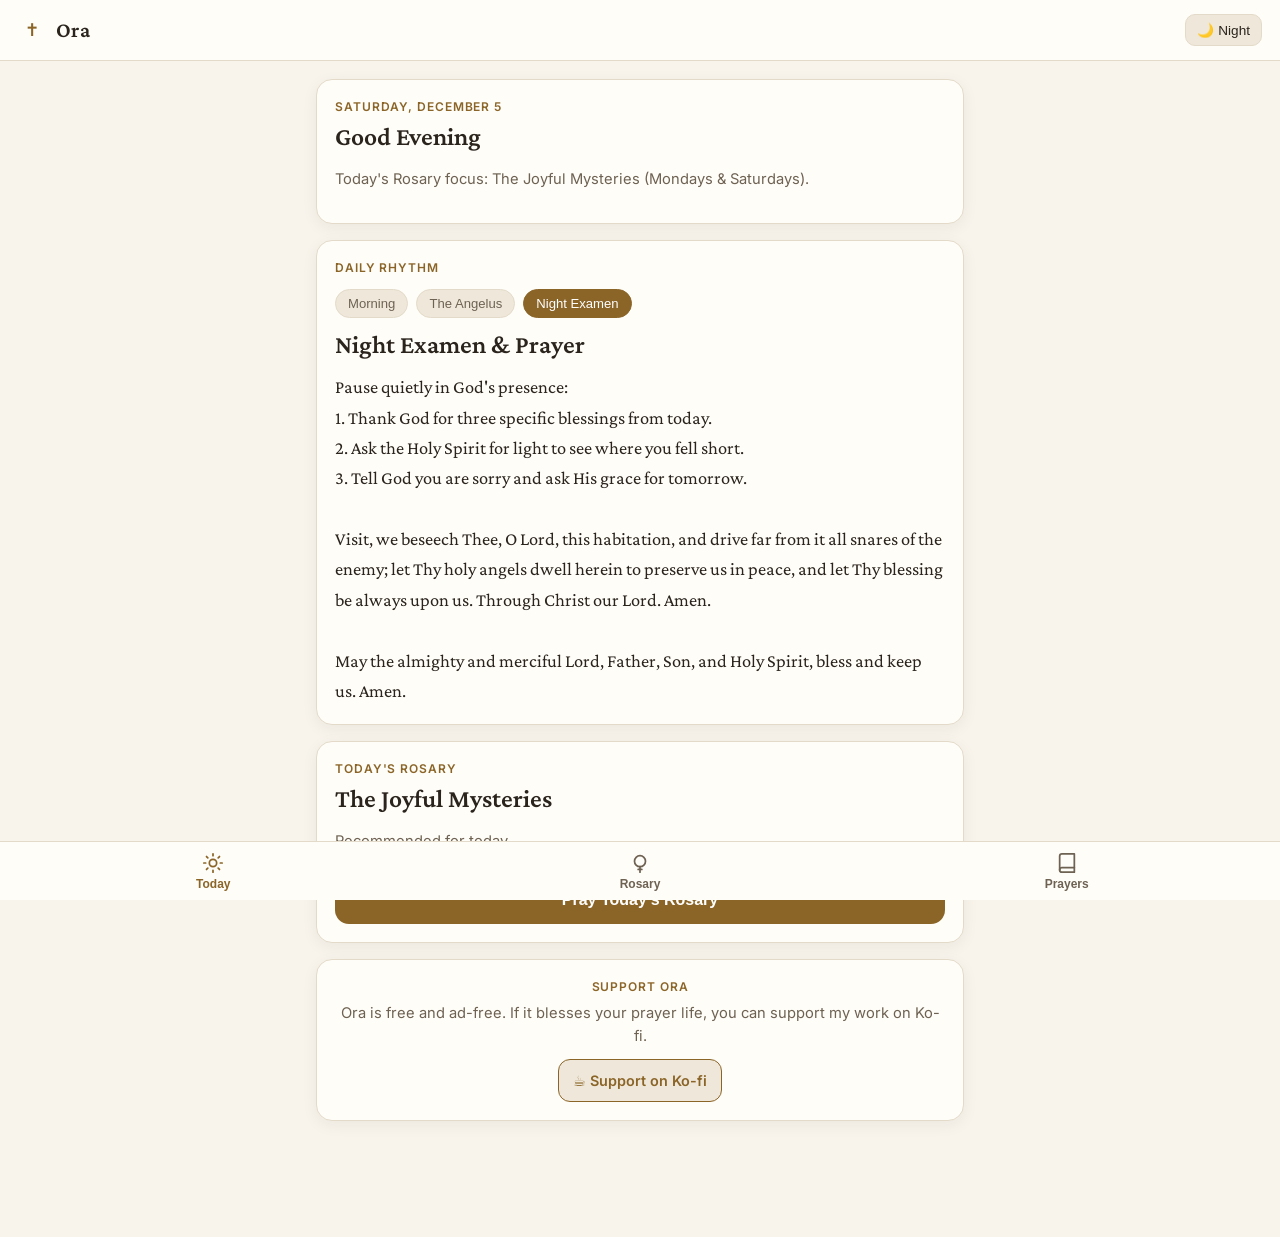
==== commit 3cf2f920: "Add initial HTML structure for Ora app" ====
--- a/Index.html
+++ b/Index.html
@@ -5,495 +5,20 @@
   <meta name="viewport" content="width=device-width, initial-scale=1.0, viewport-fit=cover" />
   <meta name="theme-color" content="#7c5c2b" />
   <meta name="description" content="Ora — Daily Catholic Prayer, Interactive Rosary & Private Intentions" />
+  <meta property="og:type" content="website" />
+  <meta property="og:title" content="Ora — Daily Catholic Prayer" />
+  <meta property="og:description" content="Free, ad-free, offline Catholic prayer app with daily prayers, interactive Rosary, and private intentions." />
+  <meta property="og:url" content="https://apps4u25.github.io/Ora-prayer/" />
+  <meta property="og:image" content="https://apps4u25.github.io/Ora-prayer/icon-512.png" />
   <title>Ora • Catholic Prayer</title>
 
   <link rel="manifest" href="./manifest.json" />
   <link rel="icon" type="image/png" sizes="192x192" href="./icon-192.png" />
   <link rel="apple-touch-icon" href="./icon-192.png" />
-
   <link rel="preconnect" href="https://fonts.googleapis.com" />
   <link rel="preconnect" href="https://fonts.gstatic.com" crossorigin />
   <link href="https://fonts.googleapis.com/css2?family=Crimson+Pro:ital,wght@0,400;0,600;1,400&family=Inter:wght@400;500;600&display=swap" rel="stylesheet" />
-
-  <style>
-    :root {
-      --bg: #f8f4ec;
-      --surface: #fffdf8;
-      --surface-alt: #efe8da;
-      --text: #2a241d;
-      --text-muted: #6e6253;
-      --accent: #8b6528;
-      --accent-soft: rgba(139, 101, 40, 0.12);
-      --border: #e3dac9;
-      --shadow: 0 4px 16px rgba(42, 36, 29, 0.06);
-      --prayer-size: 1.15rem;
-    }
-
-    body.dark {
-      --bg: #151310;
-      --surface: #1f1c18;
-      --surface-alt: #2b2620;
-      --text: #efe9de;
-      --text-muted: #a99d8c;
-      --accent: #d4aa5a;
-      --accent-soft: rgba(212, 170, 90, 0.15);
-      --border: #352f27;
-      --shadow: 0 4px 20px rgba(0, 0, 0, 0.35);
-    }
-
-    * {
-      box-sizing: border-box;
-      -webkit-tap-highlight-color: transparent;
-    }
-
-    body {
-      margin: 0;
-      font-family: 'Inter', system-ui, -apple-system, sans-serif;
-      background: var(--bg);
-      color: var(--text);
-      line-height: 1.5;
-      transition: background 0.25s ease, color 0.25s ease;
-    }
-
-    .serif {
-      font-family: 'Crimson Pro', Georgia, serif;
-    }
-
-    /* Header */
-    header {
-      position: sticky;
-      top: 0;
-      z-index: 20;
-      background: var(--surface);
-      border-bottom: 1px solid var(--border);
-      padding: 14px 18px;
-      display: flex;
-      align-items: center;
-      justify-content: space-between;
-    }
-
-    .brand {
-      display: flex;
-      align-items: center;
-      gap: 10px;
-    }
-
-    .brand-cross {
-      width: 28px;
-      height: 28px;
-      border-radius: 8px;
-      background: var(--accent-soft);
-      color: var(--accent);
-      display: grid;
-      place-items: center;
-      font-size: 1.1rem;
-      font-weight: 600;
-    }
-
-    .brand h1 {
-      margin: 0;
-      font-size: 1.35rem;
-      font-family: 'Crimson Pro', Georgia, serif;
-      font-weight: 600;
-      letter-spacing: 0.3px;
-    }
-
-    .header-actions {
-      display: flex;
-      align-items: center;
-      gap: 8px;
-    }
-
-    .icon-btn {
-      background: var(--surface-alt);
-      color: var(--text);
-      border: 1px solid var(--border);
-      border-radius: 10px;
-      padding: 7px 11px;
-      font-size: 0.85rem;
-      font-weight: 500;
-      cursor: pointer;
-      display: inline-flex;
-      align-items: center;
-      gap: 5px;
-    }
-
-    #installBtn {
-      display: none;
-      background: var(--accent);
-      color: #fff;
-      border-color: var(--accent);
-    }
-
-    /* Main Layout */
-    main {
-      max-width: 680px;
-      margin: 0 auto;
-      padding: 18px 16px 100px;
-    }
-
-    .tab-panel {
-      display: none;
-      animation: fadeIn 0.2s ease;
-    }
-
-    .tab-panel.active {
-      display: block;
-    }
-
-    @keyframes fadeIn {
-      from { opacity: 0; transform: translateY(4px); }
-      to { opacity: 1; transform: translateY(0); }
-    }
-
-    /* Cards & Typography */
-    .card {
-      background: var(--surface);
-      border: 1px solid var(--border);
-      border-radius: 16px;
-      padding: 18px;
-      margin-bottom: 16px;
-      box-shadow: var(--shadow);
-    }
-
-    .eyebrow {
-      font-size: 0.75rem;
-      text-transform: uppercase;
-      letter-spacing: 0.9px;
-      color: var(--accent);
-      font-weight: 600;
-      margin-bottom: 6px;
-    }
-
-    h2.section-title {
-      margin: 0 0 8px;
-      font-family: 'Crimson Pro', Georgia, serif;
-      font-size: 1.6rem;
-      font-weight: 600;
-      line-height: 1.2;
-    }
-
-    .muted {
-      color: var(--text-muted);
-      font-size: 0.92rem;
-    }
-
-    .prayer-body {
-      font-family: 'Crimson Pro', Georgia, serif;
-      font-size: var(--prayer-size);
-      line-height: 1.65;
-      white-space: pre-line;
-      margin: 12px 0 0;
-    }
-
-    /* Pills & Buttons */
-    .pill-row {
-      display: flex;
-      gap: 8px;
-      flex-wrap: wrap;
-      margin: 12px 0;
-    }
-
-    .pill {
-      border: 1px solid var(--border);
-      background: var(--surface-alt);
-      color: var(--text-muted);
-      padding: 6px 12px;
-      border-radius: 999px;
-      font-size: 0.82rem;
-      font-weight: 500;
-      cursor: pointer;
-    }
-
-    .pill.active {
-      background: var(--accent);
-      color: #fff;
-      border-color: var(--accent);
-    }
-
-    .btn-primary {
-      width: 100%;
-      padding: 15px 18px;
-      border: none;
-      border-radius: 14px;
-      background: var(--accent);
-      color: #fff;
-      font-size: 1rem;
-      font-weight: 600;
-      cursor: pointer;
-      user-select: none;
-      transition: transform 0.08s ease, opacity 0.15s ease;
-    }
-
-    .btn-primary:active {
-      transform: scale(0.98);
-    }
-
-    .btn-secondary {
-      padding: 10px 14px;
-      border: 1px solid var(--border);
-      border-radius: 12px;
-      background: var(--surface-alt);
-      color: var(--text);
-      font-size: 0.9rem;
-      font-weight: 500;
-      cursor: pointer;
-      user-select: none;
-    }
-
-    /* Rosary Specific */
-    .rosary-controls {
-      display: flex;
-      justify-content: space-between;
-      align-items: center;
-      gap: 10px;
-      margin-bottom: 12px;
-    }
-
-    select.mystery-select {
-      flex: 1;
-      padding: 10px 12px;
-      border-radius: 12px;
-      border: 1px solid var(--border);
-      background: var(--surface);
-      color: var(--text);
-      font-size: 0.92rem;
-      font-weight: 500;
-    }
-
-    .beads-row {
-      display: flex;
-      justify-content: center;
-      align-items: center;
-      gap: 7px;
-      margin: 14px 0 6px;
-      min-height: 22px;
-    }
-
-    .bead {
-      width: 13px;
-      height: 13px;
-      border-radius: 50%;
-      border: 2px solid var(--accent);
-      background: transparent;
-      transition: all 0.18s ease;
-    }
-
-    .bead.large {
-      width: 17px;
-      height: 17px;
-      margin-right: 4px;
-    }
-
-    .bead.done {
-      background: var(--accent);
-    }
-
-    .bead.current {
-      background: var(--accent);
-      transform: scale(1.25);
-      box-shadow: 0 0 0 4px var(--accent-soft);
-    }
-
-    .rosary-tap-card {
-      cursor: pointer;
-      user-select: none;
-    }
-
-    .rosary-footer-actions {
-      display: flex;
-      gap: 10px;
-      margin-top: 12px;
-    }
-
-    .progress-bar-wrap {
-      height: 6px;
-      background: var(--surface-alt);
-      border-radius: 999px;
-      overflow: hidden;
-      margin-top: 10px;
-    }
-
-    .progress-bar-fill {
-      height: 100%;
-      background: var(--accent);
-      width: 0%;
-      transition: width 0.2s ease;
-    }
-
-    /* Library & Intentions */
-    .segmented {
-      display: grid;
-      grid-template-columns: 1fr 1fr;
-      background: var(--surface-alt);
-      padding: 4px;
-      border-radius: 12px;
-      border: 1px solid var(--border);
-      margin-bottom: 16px;
-    }
-
-    .segmented button {
-      border: none;
-      background: transparent;
-      color: var(--text-muted);
-      padding: 9px;
-      border-radius: 9px;
-      font-weight: 600;
-      font-size: 0.9rem;
-      cursor: pointer;
-    }
-
-    .segmented button.active {
-      background: var(--surface);
-      color: var(--text);
-      box-shadow: 0 1px 4px rgba(0, 0, 0, 0.08);
-    }
-
-    .toolbar {
-      display: flex;
-      gap: 8px;
-      margin-bottom: 14px;
-      align-items: center;
-    }
-
-    input[type="text"], input[type="search"] {
-      flex: 1;
-      padding: 11px 13px;
-      border-radius: 12px;
-      border: 1px solid var(--border);
-      background: var(--surface);
-      color: var(--text);
-      font-size: 0.95rem;
-    }
-
-    .prayer-item {
-      border-bottom: 1px solid var(--border);
-      padding: 14px 0;
-    }
-
-    .prayer-item:last-child {
-      border-bottom: none;
-    }
-
-    .prayer-item-header {
-      display: flex;
-      justify-content: space-between;
-      align-items: center;
-      cursor: pointer;
-      gap: 12px;
-    }
-
-    .prayer-item-title {
-      font-family: 'Crimson Pro', Georgia, serif;
-      font-size: 1.25rem;
-      font-weight: 600;
-      margin: 0;
-    }
-
-    .prayer-item-cat {
-      font-size: 0.78rem;
-      color: var(--accent);
-      font-weight: 500;
-    }
-
-    .prayer-item-content {
-      display: none;
-      margin-top: 10px;
-    }
-
-    .prayer-item.open .prayer-item-content {
-      display: block;
-    }
-
-    /* Intentions */
-    .intention-row {
-      display: flex;
-      align-items: flex-start;
-      gap: 12px;
-      padding: 12px 0;
-      border-bottom: 1px solid var(--border);
-    }
-
-    .intention-row:last-child {
-      border-bottom: none;
-    }
-
-    .intention-row input[type="checkbox"] {
-      width: 20px;
-      height: 20px;
-      margin-top: 2px;
-      accent-color: var(--accent);
-      cursor: pointer;
-    }
-
-    .intention-text {
-      flex: 1;
-      font-size: 0.98rem;
-    }
-
-    .intention-text.answered {
-      text-decoration: line-through;
-      color: var(--text-muted);
-    }
-
-    .intention-date {
-      display: block;
-      font-size: 0.75rem;
-      color: var(--text-muted);
-      margin-top: 2px;
-    }
-
-    .delete-btn {
-      background: transparent;
-      border: none;
-      color: var(--text-muted);
-      font-size: 1.1rem;
-      cursor: pointer;
-      padding: 2px 6px;
-    }
-
-    /* Bottom Navigation */
-    nav.bottom-nav {
-      position: fixed;
-      bottom: 0;
-      left: 0;
-      right: 0;
-      z-index: 30;
-      background: var(--surface);
-      border-top: 1px solid var(--border);
-      display: grid;
-      grid-template-columns: repeat(3, 1fr);
-      padding-bottom: env(safe-area-inset-bottom);
-    }
-
-    .nav-btn {
-      border: none;
-      background: transparent;
-      color: var(--text-muted);
-      padding: 10px 6px 9px;
-      display: flex;
-      flex-direction: column;
-      align-items: center;
-      gap: 3px;
-      font-size: 0.75rem;
-      font-weight: 600;
-      cursor: pointer;
-    }
-
-    .nav-btn.active {
-      color: var(--accent);
-    }
-
-    .nav-btn svg {
-      width: 22px;
-      height: 22px;
-      stroke: currentColor;
-      fill: none;
-      stroke-width: 1.9;
-      stroke-linecap: round;
-      stroke-linejoin: round;
-    }
-  </style>
+  <link rel="stylesheet" href="./style.css" />
 </head>
 <body>
   <header>
@@ -508,7 +33,6 @@
   </header>
 
   <main>
-    <!-- TAB 1: TODAY -->
     <section id="tab-today" class="tab-panel active">
       <div class="card">
         <div class="eyebrow" id="todayDateLabel">Today</div>
@@ -535,9 +59,18 @@
           Pray Today's Rosary
         </button>
       </div>
+
+      <div class="card" style="text-align:center;">
+        <div class="eyebrow">Support Ora</div>
+        <p class="muted" style="margin:6px 0 12px;">
+          Ora is free and ad-free. If it blesses your prayer life, you can support my work on Ko-fi.
+        </p>
+        <a href="https://ko-fi.com/dailycatholicverses" target="_blank" rel="noopener noreferrer" class="btn-secondary" style="display:inline-block; text-decoration:none; border-color:var(--accent); color:var(--accent); font-weight:600;">
+          ☕ Support on Ko-fi
+        </a>
+      </div>
     </section>
 
-    <!-- TAB 2: ROSARY -->
     <section id="tab-rosary" class="tab-panel">
       <div class="rosary-controls">
         <select id="mysterySelect" class="mystery-select" aria-label="Select Rosary Mysteries">
@@ -553,11 +86,8 @@
         <div class="eyebrow" id="rosaryBeadLabel">Step 1</div>
         <h2 class="section-title" id="rosaryStepTitle">Sign of the Cross</h2>
         <p class="muted" id="rosaryMysteryBanner" style="display:none; font-style:italic; margin: 4px 0 8px;"></p>
-
         <div class="beads-row" id="rosaryBeadsRow"></div>
-
         <div class="prayer-body" id="rosaryStepText"></div>
-
         <div class="progress-bar-wrap">
           <div class="progress-bar-fill" id="rosaryProgressFill"></div>
         </div>
@@ -571,14 +101,12 @@
       </div>
     </section>
 
-    <!-- TAB 3: PRAYERS & INTENTIONS -->
     <section id="tab-prayers" class="tab-panel">
       <div class="segmented">
         <button id="segLibraryBtn" class="active" type="button">Prayer Library</button>
         <button id="segIntentionsBtn" type="button">My Intentions</button>
       </div>
 
-      <!-- Library View -->
       <div id="libraryView">
         <div class="toolbar">
           <input type="search" id="prayerSearch" placeholder="Search prayers..." aria-label="Search prayers" />
@@ -588,7 +116,6 @@
         <div class="card" id="prayerListContainer"></div>
       </div>
 
-      <!-- Intentions View -->
       <div id="intentionsView" style="display:none;">
         <div class="card">
           <div class="eyebrow">Private Prayer List</div>
@@ -618,489 +145,7 @@
     </button>
   </nav>
 
-  <script>
-    // ---------- PRAYER TEXTS ----------
-    const CORE = {
-      signOfCross: "In the name of the Father, and of the Son, and of the Holy Spirit. Amen.",
-      creed: "I believe in God, the Father almighty, Creator of heaven and earth, and in Jesus Christ, his only Son, our Lord, who was conceived by the Holy Spirit, born of the Virgin Mary, suffered under Pontius Pilate, was crucified, died and was buried; he descended into hell; on the third day he rose again from the dead; he ascended into heaven, and is seated at the right hand of God the Father almighty; from there he will come to judge the living and the dead.\n\nI believe in the Holy Spirit, the holy catholic Church, the communion of saints, the forgiveness of sins, the resurrection of the body, and life everlasting. Amen.",
-      ourFather: "Our Father, who art in heaven, hallowed be thy name; thy kingdom come; thy will be done on earth as it is in heaven. Give us this day our daily bread; and forgive us our trespasses as we forgive those who trespass against us; and lead us not into temptation, but deliver us from evil. Amen.",
-      hailMary: "Hail Mary, full of grace, the Lord is with thee. Blessed art thou among women, and blessed is the fruit of thy womb, Jesus.\n\nHoly Mary, Mother of God, pray for us sinners, now and at the hour of our death. Amen.",
-      gloryBe: "Glory be to the Father, and to the Son, and to the Holy Spirit, as it was in the beginning, is now, and ever shall be, world without end. Amen.",
-      fatima: "O my Jesus, forgive us our sins, save us from the fires of hell, lead all souls to Heaven, especially those in most need of Thy mercy. Amen.",
-      hailHolyQueen: "Hail, holy Queen, Mother of mercy, our life, our sweetness, and our hope. To thee do we cry, poor banished children of Eve. To thee do we send up our sighs, mourning and weeping in this valley of tears. Turn then, most gracious advocate, thine eyes of mercy toward us; and after this our exile, show unto us the blessed fruit of thy womb, Jesus. O clement, O loving, O sweet Virgin Mary.\n\nV. Pray for us, O holy Mother of God.\nR. That we may be made worthy of the promises of Christ.",
-      rosaryClosing: "Let us pray. O God, whose only begotten Son, by His life, death, and resurrection, has purchased for us the rewards of eternal life, grant, we beseech Thee, that meditating upon these mysteries of the Most Holy Rosary of the Blessed Virgin Mary, we may imitate what they contain and obtain what they promise, through the same Christ our Lord. Amen.\n\nIn the name of the Father, and of the Son, and of the Holy Spirit. Amen."
-    };
-
-    const DAILY_SLOTS = {
-      morning: {
-        title: "Morning Offering",
-        text: "O Jesus, through the Immaculate Heart of Mary, I offer You my prayers, works, joys, and sufferings of this day for all the intentions of Your Sacred Heart, in union with the Holy Sacrifice of the Mass throughout the world, in reparation for my sins, for the intentions of all our associates, and in particular for the intentions of our Holy Father. Amen."
-      },
-      angelus: {
-        title: "The Angelus",
-        text: "V. The Angel of the Lord declared unto Mary.\nR. And she conceived of the Holy Spirit.\n(Hail Mary...)\n\nV. Behold the handmaid of the Lord.\nR. Be it done unto me according to thy word.\n(Hail Mary...)\n\nV. And the Word was made flesh.\nR. And dwelt among us.\n(Hail Mary...)\n\nV. Pray for us, O holy Mother of God.\nR. That we may be made worthy of the promises of Christ.\n\nLet us pray. Pour forth, we beseech Thee, O Lord, Thy grace into our hearts; that we, to whom the incarnation of Christ, Thy Son, was made known by the message of an angel, may by His passion and cross be brought to the glory of His resurrection, through the same Christ our Lord. Amen."
-      },
-      night: {
-        title: "Night Examen & Prayer",
-        text: "Pause quietly in God's presence:\n1. Thank God for three specific blessings from today.\n2. Ask the Holy Spirit for light to see where you fell short.\n3. Tell God you are sorry and ask His grace for tomorrow.\n\nVisit, we beseech Thee, O Lord, this habitation, and drive far from it all snares of the enemy; let Thy holy angels dwell herein to preserve us in peace, and let Thy blessing be always upon us. Through Christ our Lord. Amen.\n\nMay the almighty and merciful Lord, Father, Son, and Holy Spirit, bless and keep us. Amen."
-      }
-    };
-
-    const MYSTERIES = {
-      joyful: {
-        name: "The Joyful Mysteries",
-        days: "Mondays & Saturdays",
-        decades: [
-          { title: "1. The Annunciation", fruit: "Fruit: Humility — Mary says 'yes' to God's plan." },
-          { title: "2. The Visitation", fruit: "Fruit: Love of Neighbour — Mary hastens to serve Elizabeth." },
-          { title: "3. The Nativity", fruit: "Fruit: Poverty of Spirit — Jesus is born in Bethlehem." },
-          { title: "4. The Presentation", fruit: "Fruit: Obedience — Mary and Joseph offer Jesus in the Temple." },
-          { title: "5. Finding Jesus in the Temple", fruit: "Fruit: Joy in Finding Jesus — Seeking Christ above all." }
-        ]
-      },
-      luminous: {
-        name: "The Luminous Mysteries",
-        days: "Thursdays",
-        decades: [
-          { title: "1. The Baptism of Jesus", fruit: "Fruit: Openness to the Holy Spirit — 'This is my beloved Son.'" },
-          { title: "2. The Wedding at Cana", fruit: "Fruit: To Jesus through Mary — 'Do whatever He tells you.'" },
-          { title: "3. Proclamation of the Kingdom", fruit: "Fruit: Repentance and Trust — The Gospel of mercy." },
-          { title: "4. The Transfiguration", fruit: "Fruit: Desire for Holiness — Christ shines in glory." },
-          { title: "5. Institution of the Eucharist", fruit: "Fruit: Adoration — 'This is My Body, given for you.'" }
-        ]
-      },
-      sorrowful: {
-        name: "The Sorrowful Mysteries",
-        days: "Tuesdays & Fridays",
-        decades: [
-          { title: "1. The Agony in the Garden", fruit: "Fruit: Sorrow for Sin — 'Not my will, but Thine be done.'" },
-          { title: "2. The Scourging at the Pillar", fruit: "Fruit: Purity — Christ suffers patiently for our healing." },
-          { title: "3. The Crowning with Thorns", fruit: "Fruit: Moral Courage — Jesus, the humble King." },
-          { title: "4. The Carrying of the Cross", fruit: "Fruit: Patience in Trials — Taking up our daily cross." },
-          { title: "5. The Crucifixion", fruit: "Fruit: Perseverance & Forgiveness — 'Father, forgive them.'" }
-        ]
-      },
-      glorious: {
-        name: "The Glorious Mysteries",
-        days: "Wednesdays & Sundays",
-        decades: [
-          { title: "1. The Resurrection", fruit: "Fruit: Faith — Christ is risen from the dead!" },
-          { title: "2. The Ascension", fruit: "Fruit: Hope — Setting our hearts on heaven." },
-          { title: "3. The Descent of the Holy Spirit", fruit: "Fruit: Love of God — Strength and fire at Pentecost." },
-          { title: "4. The Assumption of Mary", fruit: "Fruit: Grace of a Happy Death — Mary taken up to glory." },
-          { title: "5. The Coronation of Mary", fruit: "Fruit: Trust in Mary's Intercession — Queen of Heaven and Earth." }
-        ]
-      }
-    };
-
-    const PRAYERS_LIBRARY = [
-      { title: "Our Father", category: "Essential", text: CORE.ourFather },
-      { title: "Hail Mary", category: "Essential", text: CORE.hailMary },
-      { title: "Glory Be", category: "Essential", text: CORE.gloryBe },
-      { title: "Act of Contrition", category: "Confession & Mercy", text: "O my God, I am heartily sorry for having offended Thee, and I detest all my sins because of Thy just punishments, but most of all because they offend Thee, my God, who art all good and deserving of all my love. I firmly resolve with the help of Thy grace to sin no more and to avoid the near occasion of sin. Amen." },
-      { title: "Morning Offering", category: "Daily", text: DAILY_SLOTS.morning.text },
-      { title: "The Angelus", category: "Daily", text: DAILY_SLOTS.angelus.text },
-      { title: "Memorare", category: "Marian", text: "Remember, O most gracious Virgin Mary, that never was it known that anyone who fled to thy protection, implored thy help, or sought thine intercession was left unaided. Inspired by this confidence, I fly unto thee, O Virgin of virgins, my mother; to thee do I come, before thee I stand, sinful and sorrowful. O Mother of the Word Incarnate, despise not my petitions, but in thy mercy hear and answer me. Amen." },
-      { title: "Hail, Holy Queen", category: "Marian", text: CORE.hailHolyQueen },
-      { title: "Prayer to St. Michael", category: "Protection", text: "St. Michael the Archangel, defend us in battle. Be our defence against the wickedness and snares of the Devil. May God rebuke him, we humbly pray, and do thou, O Prince of the heavenly hosts, by the power of God, thrust into hell Satan, and all the evil spirits, who prowl about the world seeking the ruin of souls. Amen." },
-      { title: "Come, Holy Spirit", category: "Essential", text: "Come, Holy Spirit, fill the hearts of your faithful and kindle in them the fire of your love. Send forth your Spirit and they shall be created. And You shall renew the face of the earth.\n\nO, God, who by the light of the Holy Spirit, did instruct the hearts of the faithful, grant that by the same Holy Spirit we may be truly wise and ever enjoy His consolations. Through Christ Our Lord. Amen." },
-      { title: "Anima Christi", category: "After Communion", text: "Soul of Christ, sanctify me.\nBody of Christ, save me.\nBlood of Christ, inebriate me.\nWater from the side of Christ, wash me.\nPassion of Christ, strengthen me.\nO good Jesus, hear me.\nWithin Your wounds hide me.\nSeparated from You, let me never be.\nFrom the evil one protect me.\nAt the hour of my death, call me.\nAnd close to You bid me,\nThat with Your saints I may be praising You forever and ever. Amen." },
-      { title: "Grace Before Meals", category: "Daily", text: "Bless us, O Lord, and these Thy gifts, which we are about to receive from Thy bounty, through Christ our Lord. Amen." },
-      { title: "Guardian Angel Prayer", category: "Daily", text: "Angel of God, my guardian dear, to whom God's love commits me here, ever this day be at my side, to light and guard, to rule and guide. Amen." }
-    ];
-
-    // ---------- STATE ----------
-    function getTodaysMysteryKey() {
-      const day = new Date().getDay(); // 0=Sun..6=Sat
-      if (day === 1 || day === 6) return "joyful";
-      if (day === 4) return "luminous";
-      if (day === 2 || day === 5) return "sorrowful";
-      return "glorious";
-    }
-
-    const state = {
-      dark: localStorage.getItem("ora_dark") === "true",
-      fontSize: parseFloat(localStorage.getItem("ora_font")) || 1.15,
-      haptic: localStorage.getItem("ora_haptic") !== "false",
-      mysteryKey: localStorage.getItem("ora_mystery") || getTodaysMysteryKey(),
-      rosaryStep: parseInt(localStorage.getItem("ora_rosary_step") || "0", 10),
-      intentions: JSON.parse(localStorage.getItem("ora_intentions") || "[]")
-    };
-
-    // ---------- THEME & FONT ----------
-    function applyTheme() {
-      document.body.classList.toggle("dark", state.dark);
-      document.getElementById("darkToggle").textContent = state.dark ? "☀️ Light" : "🌙 Night";
-      localStorage.setItem("ora_dark", state.dark);
-    }
-
-    function applyFontSize() {
-      document.documentElement.style.setProperty("--prayer-size", state.fontSize + "rem");
-      localStorage.setItem("ora_font", state.fontSize);
-    }
-
-    document.getElementById("darkToggle").addEventListener("click", () => {
-      state.dark = !state.dark;
-      applyTheme();
-    });
-
-    document.getElementById("fontIncBtn").addEventListener("click", () => {
-      state.fontSize = Math.min(1.65, +(state.fontSize + 0.1).toFixed(2));
-      applyFontSize();
-    });
-
-    document.getElementById("fontDecBtn").addEventListener("click", () => {
-      state.fontSize = Math.max(0.95, +(state.fontSize - 0.1).toFixed(2));
-      applyFontSize();
-    });
-
-    // ---------- NAVIGATION ----------
-    function switchTab(tabName) {
-      document.querySelectorAll(".tab-panel").forEach(p => p.classList.remove("active"));
-      document.getElementById("tab-" + tabName).classList.add("active");
-      document.querySelectorAll(".nav-btn").forEach(b => {
-        b.classList.toggle("active", b.dataset.tab === tabName);
-      });
-      window.scrollTo({ top: 0, behavior: "smooth" });
-    }
-
-    document.querySelectorAll(".nav-btn").forEach(btn => {
-      btn.addEventListener("click", () => switchTab(btn.dataset.tab));
-    });
-
-    // ---------- TODAY TAB ----------
-    function initTodayTab() {
-      const now = new Date();
-      const dateStr = now.toLocaleDateString(undefined, { weekday: "long", day: "numeric", month: "long" });
-      document.getElementById("todayDateLabel").textContent = dateStr;
-
-      const hour = now.getHours();
-      let greeting = "Good Evening";
-      let defaultSlot = "night";
-      if (hour < 12) {
-        greeting = "Good Morning";
-        defaultSlot = "morning";
-      } else if (hour < 17) {
-        greeting = "Good Afternoon";
-        defaultSlot = "angelus";
-      }
-      document.getElementById("todayGreeting").textContent = greeting;
-
-      const todayKey = getTodaysMysteryKey();
-      const m = MYSTERIES[todayKey];
-      document.getElementById("todayLiturgicalNote").textContent =
-        "Today's Rosary focus: " + m.name + " (" + m.days + ").";
-      document.getElementById("todayMysteryTitle").textContent = m.name;
-
-      selectDailySlot(defaultSlot);
-
-      document.querySelectorAll("#dailyTimePills .pill").forEach(pill => {
-        pill.addEventListener("click", () => selectDailySlot(pill.dataset.slot));
-      });
-
-      document.getElementById("goToRosaryBtn").addEventListener("click", () => {
-        state.mysteryKey = todayKey;
-        document.getElementById("mysterySelect").value = todayKey;
-        localStorage.setItem("ora_mystery", todayKey);
-        renderRosary();
-        switchTab("rosary");
-      });
-    }
-
-    function selectDailySlot(slotKey) {
-      const slot = DAILY_SLOTS[slotKey];
-      document.getElementById("dailyPrayerTitle").textContent = slot.title;
-      document.getElementById("dailyPrayerBody").textContent = slot.text;
-      document.querySelectorAll("#dailyTimePills .pill").forEach(p => {
-        p.classList.toggle("active", p.dataset.slot === slotKey);
-      });
-    }
-
-    // ---------- ROSARY ENGINE ----------
-    function buildRosarySteps(mysteryKey) {
-      const m = MYSTERIES[mysteryKey];
-      const steps = [
-        { label: "Intro • Crucifix", title: "Sign of the Cross", text: CORE.signOfCross },
-        { label: "Intro • Crucifix", title: "The Apostles' Creed", text: CORE.creed },
-        { label: "Intro • First Large Bead", title: "Our Father", banner: "For the intentions of our Holy Father, the Pope.", text: CORE.ourFather },
-        { label: "Intro • Small Bead 1 of 3", title: "Hail Mary", banner: "For an increase in Faith.", text: CORE.hailMary },
-        { label: "Intro • Small Bead 2 of 3", title: "Hail Mary", banner: "For an increase in Hope.", text: CORE.hailMary },
-        { label: "Intro • Small Bead 3 of 3", title: "Hail Mary", banner: "For an increase in Charity.", text: CORE.hailMary },
-        { label: "Intro • Closing", title: "Glory Be", text: CORE.gloryBe }
-      ];
-
-      m.decades.forEach((dec, idx) => {
-        const dNum = idx + 1;
-        steps.push({
-          label: `Decade ${dNum} of 5 • Large Bead`,
-          title: dec.title,
-          banner: dec.fruit,
-          text: CORE.ourFather,
-          decade: dNum,
-          decadeBead: 0
-        });
-        for (let b = 1; b <= 10; b++) {
-          steps.push({
-            label: `Decade ${dNum} of 5 • Bead ${b} of 10`,
-            title: "Hail Mary",
-            banner: `${dec.title} — ${dec.fruit}`,
-            text: CORE.hailMary,
-            decade: dNum,
-            decadeBead: b
-          });
-        }
-        steps.push({
-          label: `End of Decade ${dNum}`,
-          title: "Glory Be & Fatima Prayer",
-          banner: dec.title,
-          text: CORE.gloryBe + "\n\n" + CORE.fatima,
-          decade: dNum,
-          decadeBead: 11
-        });
-      });
-
-      steps.push(
-        { label: "Closing • Centerpiece", title: "Hail, Holy Queen", text: CORE.hailHolyQueen },
-        { label: "Closing Prayer", title: "Concluding Prayer", text: CORE.rosaryClosing }
-      );
-      return steps;
-    }
-
-    function renderRosary() {
-      const steps = buildRosarySteps(state.mysteryKey);
-      if (state.rosaryStep >= steps.length) state.rosaryStep = steps.length - 1;
-      if (state.rosaryStep < 0) state.rosaryStep = 0;
-
-      const s = steps[state.rosaryStep];
-      document.getElementById("rosaryBeadLabel").textContent = s.label;
-      document.getElementById("rosaryStepTitle").textContent = s.title;
-      document.getElementById("rosaryStepText").textContent = s.text;
-
-      const bannerEl = document.getElementById("rosaryMysteryBanner");
-      if (s.banner) {
-        bannerEl.textContent = s.banner;
-        bannerEl.style.display = "block";
-      } else {
-        bannerEl.style.display = "none";
-      }
-
-      // Render 10-bead decade tracker
-      const beadsRow = document.getElementById("rosaryBeadsRow");
-      beadsRow.innerHTML = "";
-      if (s.decade) {
-        const ourFatherBead = document.createElement("span");
-        ourFatherBead.className = "bead large " + (s.decadeBead === 0 ? "current" : "done");
-        beadsRow.appendChild(ourFatherBead);
-
-        for (let i = 1; i <= 10; i++) {
-          const bead = document.createElement("span");
-          let cls = "bead";
-          if (s.decadeBead === i) cls += " current";
-          else if (s.decadeBead > i) cls += " done";
-          bead.className = cls;
-          beadsRow.appendChild(bead);
-        }
-      }
-
-      const pct = Math.round(((state.rosaryStep + 1) / steps.length) * 100);
-      document.getElementById("rosaryProgressFill").style.width = pct + "%";
-      document.getElementById("rosaryCounterText").textContent =
-        `Step ${state.rosaryStep + 1} of ${steps.length} (${pct}%)`;
-
-      const nextBtn = document.getElementById("nextBeadBtn");
-      nextBtn.textContent = state.rosaryStep === steps.length - 1 ? "Amen • Start New Rosary" : "Next Bead →";
-
-      localStorage.setItem("ora_rosary_step", state.rosaryStep);
-    }
-
-    function advanceRosary(delta) {
-      const steps = buildRosarySteps(state.mysteryKey);
-      if (delta > 0 && state.rosaryStep === steps.length - 1) {
-        state.rosaryStep = 0;
-      } else {
-        state.rosaryStep = Math.max(0, Math.min(steps.length - 1, state.rosaryStep + delta));
-      }
-      if (state.haptic && navigator.vibrate) {
-        navigator.vibrate(14);
-      }
-      renderRosary();
-    }
-
-    document.getElementById("nextBeadBtn").addEventListener("click", () => advanceRosary(1));
-    document.getElementById("rosaryCard").addEventListener("click", () => advanceRosary(1));
-    document.getElementById("prevBeadBtn").addEventListener("click", () => advanceRosary(-1));
-    document.getElementById("resetRosaryBtn").addEventListener("click", () => {
-      state.rosaryStep = 0;
-      renderRosary();
-    });
-
-    const mysterySelect = document.getElementById("mysterySelect");
-    mysterySelect.value = state.mysteryKey;
-    mysterySelect.addEventListener("change", (e) => {
-      state.mysteryKey = e.target.value;
-      state.rosaryStep = 0;
-      localStorage.setItem("ora_mystery", state.mysteryKey);
-      renderRosary();
-    });
-
-    const hapticBtn = document.getElementById("hapticToggleBtn");
-    function updateHapticLabel() {
-      hapticBtn.textContent = "Vibration: " + (state.haptic ? "On" : "Off");
-    }
-    updateHapticLabel();
-    hapticBtn.addEventListener("click", () => {
-      state.haptic = !state.haptic;
-      localStorage.setItem("ora_haptic", state.haptic);
-      updateHapticLabel();
-    });
-
-    // ---------- LIBRARY & INTENTIONS ----------
-    function renderLibrary(query = "") {
-      const container = document.getElementById("prayerListContainer");
-      const q = query.trim().toLowerCase();
-      const filtered = PRAYERS_LIBRARY.filter(p =>
-        p.title.toLowerCase().includes(q) ||
-        p.category.toLowerCase().includes(q) ||
-        p.text.toLowerCase().includes(q)
-      );
-
-      if (!filtered.length) {
-        container.innerHTML = `<p class="muted" style="margin:6px 0;">No prayers matched "${q}".</p>`;
-        return;
-      }
-
-      container.innerHTML = filtered.map((p, idx) => `
-        <div class="prayer-item ${q ? "open" : ""}" data-idx="${idx}">
-          <div class="prayer-item-header">
-            <div>
-              <span class="prayer-item-cat">${p.category}</span>
-              <h3 class="prayer-item-title">${p.title}</h3>
-            </div>
-            <span class="muted">▾</span>
-          </div>
-          <div class="prayer-item-content">
-            <div class="prayer-body">${p.text}</div>
-          </div>
-        </div>
-      `).join("");
-
-      container.querySelectorAll(".prayer-item-header").forEach(hdr => {
-        hdr.addEventListener("click", () => {
-          hdr.parentElement.classList.toggle("open");
-        });
-      });
-    }
-
-    document.getElementById("prayerSearch").addEventListener("input", (e) => {
-      renderLibrary(e.target.value);
-    });
-
-    function renderIntentions() {
-      const container = document.getElementById("intentionsListContainer");
-      if (!state.intentions.length) {
-        container.innerHTML = `<p class="muted" style="margin:6px 0;">No intentions added yet. Add someone to keep in your prayers above.</p>`;
-        return;
-      }
-      container.innerHTML = state.intentions.map((item, idx) => `
-        <div class="intention-row">
-          <input type="checkbox" ${item.answered ? "checked" : ""} data-idx="${idx}" aria-label="Mark answered" />
-          <div class="intention-text ${item.answered ? "answered" : ""}">
-            ${escapeHtml(item.text)}
-            <span class="intention-date">Added ${item.date}</span>
-          </div>
-          <button class="delete-btn" data-del="${idx}" type="button" aria-label="Delete intention">✕</button>
-        </div>
-      `).join("");
-
-      container.querySelectorAll('input[type="checkbox"]').forEach(cb => {
-        cb.addEventListener("change", () => {
-          const i = parseInt(cb.dataset.idx, 10);
-          state.intentions[i].answered = cb.checked;
-          saveIntentions();
-          renderIntentions();
-        });
-      });
-
-      container.querySelectorAll(".delete-btn").forEach(btn => {
-        btn.addEventListener("click", () => {
-          const i = parseInt(btn.dataset.del, 10);
-          state.intentions.splice(i, 1);
-          saveIntentions();
-          renderIntentions();
-        });
-      });
-    }
-
-    function saveIntentions() {
-      localStorage.setItem("ora_intentions", JSON.stringify(state.intentions));
-    }
-
-    function escapeHtml(str) {
-      return str.replace(/[&<>"']/g, m => ({
-        "&": "&amp;", "<": "&lt;", ">": "&gt;", '"': "&quot;", "'": "&#39;"
-      }[m]));
-    }
-
-    document.getElementById("intentionForm").addEventListener("submit", (e) => {
-      e.preventDefault();
-      const input = document.getElementById("intentionInput");
-      const text = input.value.trim();
-      if (!text) return;
-      state.intentions.unshift({
-        text,
-        answered: false,
-        date: new Date().toLocaleDateString(undefined, { day: "numeric", month: "short" })
-      });
-      saveIntentions();
-      input.value = "";
-      renderIntentions();
-    });
-
-    const segLib = document.getElementById("segLibraryBtn");
-    const segInt = document.getElementById("segIntentionsBtn");
-    segLib.addEventListener("click", () => {
-      segLib.classList.add("active");
-      segInt.classList.remove("active");
-      document.getElementById("libraryView").style.display = "block";
-      document.getElementById("intentionsView").style.display = "none";
-    });
-    segInt.addEventListener("click", () => {
-      segInt.classList.add("active");
-      segLib.classList.remove("active");
-      document.getElementById("libraryView").style.display = "none";
-      document.getElementById("intentionsView").style.display = "block";
-    });
-
-    // ---------- PWA SERVICE WORKER & INSTALL ----------
-    if ("serviceWorker" in navigator) {
-      window.addEventListener("load", () => {
-        navigator.serviceWorker.register("./sw.js").catch(() => {});
-      });
-    }
-
-    let deferredPrompt = null;
-    const installBtn = document.getElementById("installBtn");
-    window.addEventListener("beforeinstallprompt", (e) => {
-      e.preventDefault();
-      deferredPrompt = e;
-      installBtn.style.display = "inline-flex";
-    });
-
-    installBtn.addEventListener("click", async () => {
-      if (!deferredPrompt) return;
-      deferredPrompt.prompt();
-      await deferredPrompt.userChoice;
-      deferredPrompt = null;
-      installBtn.style.display = "none";
-    });
-
-    // ---------- BOOT ----------
-    applyTheme();
-    applyFontSize();
-    initTodayTab();
-    renderRosary();
-    renderLibrary();
-    renderIntentions();
-  </script>
+  <script src="./prayers.js"></script>
+  <script src="./app.js"></script>
 </body>
 </html>
--- a/style.css
+++ b/style.css
@@ -0,0 +1,154 @@
+:root {
+  --bg: #f8f4ec;
+  --surface: #fffdf8;
+  --surface-alt: #efe8da;
+  --text: #2a241d;
+  --text-muted: #6e6253;
+  --accent: #8b6528;and 
+  --accent-soft: rgba(139, 101, 40, 0.12);
+  --border: #e3dac9;
+  --shadow: 0 4px 16px rgba(42, 36, 29, 0.06);
+  --prayer-size: 1.15rem;
+}
+body.dark {
+  --bg: #151310;
+  --surface: #1f1c18;
+  --surface-alt: #2b2620;
+  --text: #efe9de;
+  --text-muted: #a99d8c;
+  --accent: #d4aa5a;
+  --accent-soft: rgba(212, 170, 90, 0.15);
+  --border: #352f27;
+  --shadow: 0 4px 20px rgba(0, 0, 0, 0.35);
+}
+* { box-sizing: border-box; -webkit-tap-highlight-color: transparent; }
+body {
+  margin: 0;
+  font-family: 'Inter', system-ui, -apple-system, sans-serif;
+  background: var(--bg);
+  color: var(--text);
+  line-height: 1.5;
+  transition: background 0.25s ease, color 0.25s ease;
+}
+.serif { font-family: 'Crimson Pro', Georgia, serif; }
+header {
+  position: sticky; top: 0; z-index: 20;
+  background: var(--surface);
+  border-bottom: 1px solid var(--border);
+  padding: 14px 18px;
+  display: flex; align-items: center; justify-content: space-between;
+}
+.brand { display: flex; align-items: center; gap: 10px; }
+.brand-cross {
+  width: 28px; height: 28px; border-radius: 8px;
+  background: var(--accent-soft); color: var(--accent);
+  display: grid; place-items: center; font-size: 1.1rem; font-weight: 600;
+}
+.brand h1 {
+  margin: 0; font-size: 1.35rem;
+  font-family: 'Crimson Pro', Georgia, serif; font-weight: 600; letter-spacing: 0.3px;
+}
+.header-actions { display: flex; align-items: center; gap: 8px; }
+.icon-btn {
+  background: var(--surface-alt); color: var(--text);
+  border: 1px solid var(--border); border-radius: 10px;
+  padding: 7px 11px; font-size: 0.85rem; font-weight: 500; cursor: pointer;
+  display: inline-flex; align-items: center; gap: 5px;
+}
+#installBtn { display: none; background: var(--accent); color: #fff; border-color: var(--accent); }
+main { max-width: 680px; margin: 0 auto; padding: 18px 16px 100px; }
+.tab-panel { display: none; animation: fadeIn 0.2s ease; }
+.tab-panel.active { display: block; }
+@keyframes fadeIn {
+  from { opacity: 0; transform: translateY(4px); }
+  to { opacity: 1; transform: translateY(0); }
+}
+.card {
+  background: var(--surface); border: 1px solid var(--border);
+  border-radius: 16px; padding: 18px; margin-bottom: 16px; box-shadow: var(--shadow);
+}
+.eyebrow {
+  font-size: 0.75rem; text-transform: uppercase; letter-spacing: 0.9px;
+  color: var(--accent); font-weight: 600; margin-bottom: 6px;
+}
+h2.section-title {
+  margin: 0 0 8px; font-family: 'Crimson Pro', Georgia, serif;
+  font-size: 1.6rem; font-weight: 600; line-height: 1.2;
+}
+.muted { color: var(--text-muted); font-size: 0.92rem; }
+.prayer-body {
+  font-family: 'Crimson Pro', Georgia, serif; font-size: var(--prayer-size);
+  line-height: 1.65; white-space: pre-line; margin: 12px 0 0;
+}
+.pill-row { display: flex; gap: 8px; flex-wrap: wrap; margin: 12px 0; }
+.pill {
+  border: 1px solid var(--border); background: var(--surface-alt);
+  color: var(--text-muted); padding: 6px 12px; border-radius: 999px;
+  font-size: 0.82rem; font-weight: 500; cursor: pointer;
+}
+.pill.active { background: var(--accent); color: #fff; border-color: var(--accent); }
+.btn-primary {
+  width: 100%; padding: 15px 18px; border: none; border-radius: 14px;
+  background: var(--accent); color: #fff; font-size: 1rem; font-weight: 600;
+  cursor: pointer; user-select: none; transition: transform 0.08s ease;
+}
+.btn-primary:active { transform: scale(0.98); }
+.btn-secondary {
+  padding: 10px 14px; border: 1px solid var(--border); border-radius: 12px;
+  background: var(--surface-alt); color: var(--text); font-size: 0.9rem;
+  font-weight: 500; cursor: pointer; user-select: none;
+}
+.rosary-controls { display: flex; justify-content: space-between; align-items: center; gap: 10px; margin-bottom: 12px; }
+select.mystery-select {
+  flex: 1; padding: 10px 12px; border-radius: 12px; border: 1px solid var(--border);
+  background: var(--surface); color: var(--text); font-size: 0.92rem; font-weight: 500;
+}
+.beads-row { display: flex; justify-content: center; align-items: center; gap: 7px; margin: 14px 0 6px; min-height: 22px; }
+.bead { width: 13px; height: 13px; border-radius: 50%; border: 2px solid var(--accent); background: transparent; transition: all 0.18s ease; }
+.bead.large { width: 17px; height: 17px; margin-right: 4px; }
+.bead.done { background: var(--accent); }
+.bead.current { background: var(--accent); transform: scale(1.25); box-shadow: 0 0 0 4px var(--accent-soft); }
+.rosary-tap-card { cursor: pointer; user-select: none; }
+.rosary-footer-actions { display: flex; gap: 10px; margin-top: 12px; }
+.progress-bar-wrap { height: 6px; background: var(--surface-alt); border-radius: 999px; overflow: hidden; margin-top: 10px; }
+.progress-bar-fill { height: 100%; background: var(--accent); width: 0%; transition: width 0.2s ease; }
+.segmented {
+  display: grid; grid-template-columns: 1fr 1fr; background: var(--surface-alt);
+  padding: 4px; border-radius: 12px; border: 1px solid var(--border); margin-bottom: 16px;
+}
+.segmented button {
+  border: none; background: transparent; color: var(--text-muted);
+  padding: 9px; border-radius: 9px; font-weight: 600; font-size: 0.9rem; cursor: pointer;
+}
+.segmented button.active { background: var(--surface); color: var(--text); box-shadow: 0 1px 4px rgba(0,0,0,0.08); }
+.toolbar { display: flex; gap: 8px; margin-bottom: 14px; align-items: center; }
+input[type="text"], input[type="search"] {
+  flex: 1; padding: 11px 13px; border-radius: 12px; border: 1px solid var(--border);
+  background: var(--surface); color: var(--text); font-size: 0.95rem;
+}
+.prayer-item { border-bottom: 1px solid var(--border); padding: 14px 0; }
+.prayer-item:last-child { border-bottom: none; }
+.prayer-item-header { display: flex; justify-content: space-between; align-items: center; cursor: pointer; gap: 12px; }
+.prayer-item-title { font-family: 'Crimson Pro', Georgia, serif; font-size: 1.25rem; font-weight: 600; margin: 0; }
+.prayer-item-cat { font-size: 0.78rem; color: var(--accent); font-weight: 500; }
+.prayer-item-content { display: none; margin-top: 10px; }
+.prayer-item.open .prayer-item-content { display: block; }
+.intention-row { display: flex; align-items: flex-start; gap: 12px; padding: 12px 0; border-bottom: 1px solid var(--border); }
+.intention-row:last-child { border-bottom: none; }
+.intention-row input[type="checkbox"] { width: 20px; height: 20px; margin-top: 2px; accent-color: var(--accent); cursor: pointer; }
+.intention-text { flex: 1; font-size: 0.98rem; }
+.intention-text.answered { text-decoration: line-through; color: var(--text-muted); }
+.intention-date { display: block; font-size: 0.75rem; color: var(--text-muted); margin-top: 2px; }
+.delete-btn { background: transparent; border: none; color: var(--text-muted); font-size: 1.1rem; cursor: pointer; padding: 2px 6px; }
+nav.bottom-nav {
+  position: fixed; bottom: 0; left: 0; right: 0; z-index: 30;
+  background: var(--surface); border-top: 1px solid var(--border);
+  display: grid; grid-template-columns: repeat(3, 1fr); padding-bottom: env(safe-area-inset-bottom);
+}
+.nav-btn {
+  border: none; background: transparent; color: var(--text-muted);
+  padding: 10px 6px 9px; display: flex; flex-direction: column; align-items: center;
+  gap: 3px; font-size: 0.75rem; font-weight: 600; cursor: pointer;
+}
+.nav-btn.active { color: var(--accent); }
+.nav-btn svg { width: 22px; height: 22px; stroke: currentColor; fill: none; stroke-width: 1.9; stroke-linecap: round; stroke-linejoin: round; }
